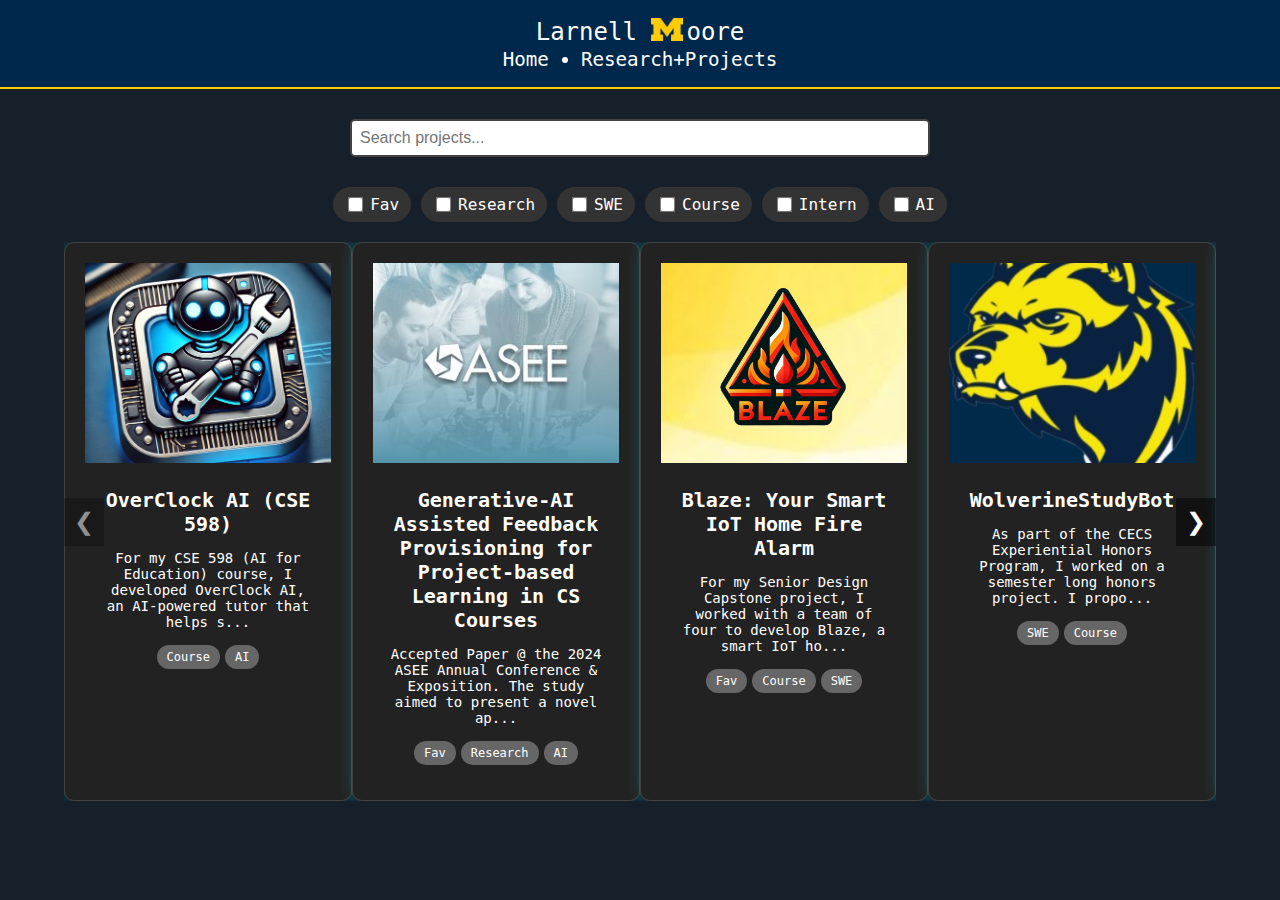
==== projects.html @ 67f431c6 "Update projects.html" ====
<!DOCTYPE html>
<html>
<head>
    <link rel="stylesheet" href="styles.css">
    <link rel="stylesheet" href="exp.css">
    <link rel="stylesheet" href="https://use.fontawesome.com/releases/v5.6.3/css/all.css" 
          integrity="sha384-UHRtZLI+pbxtHCWp1t77Bi1L4ZtiqrqD80Kn4Z8NTSRyMA2Fd33n5dQ8lWUE00s/" 
          crossorigin="anonymous">    
    <link rel="stylesheet" href="css/bootstrap4-neon-glow.min.css">
    <link rel="stylesheet" href="navbar.css">
    <link rel="stylesheet" href="hero-section.css">
    <link href="https://fonts.googleapis.com/css?family=Roboto" rel="stylesheet">
    <link rel="stylesheet" href="//cdn.jsdelivr.net/npm/hack-font@3/build/web/hack.css">
    <meta name="viewport" content="width=device-width, initial-scale=1">
    <script src="js/navbar.js"></script>
    <script src="js/typeoutname.js" ></script>
    <script src="js/modal.js" defer></script>

    <title>Projects - Larnell Moore</title>

    <style>
       /* Carousel Container Styling */
.carousel-container {
    position: relative;
    width: 90%;
    margin: 0 auto;
    overflow: hidden;
    max-width: 1200px;
}

.carousel-track {
    display: flex;
    transition: transform 0.5s ease;
}

/* Project Card Display */
.project-card {
    width: 25%; /* Default width: 4 cards at once for large screens */
    flex: 1 0 auto; /* Prevent cards from shrinking or growing */
}

/* Responsive card widths */
@media (max-width: 1024px) {
    .project-card {
        width: 50%; /* 2 cards at once for medium screens (tablets) */
    }
}

@media (max-width: 768px) {
    .project-card {
        width: 100%; /* 1 card at a time for small screens (mobile) */
    }
}

/* Navigation Arrows */
.carousel-button {
    position: absolute;
    top: 50%;
    transform: translateY(-50%);
    background-color: rgba(0, 0, 0, 0.5);
    color: white;
    border: none;
    font-size: 24px;
    cursor: pointer;
    padding: 10px;
    z-index: 1;
}

.carousel-button.left {
    left: 0;
}

.carousel-button.right {
    right: 0;
}

.carousel-button:disabled {
    opacity: 0.5;
    cursor: default;
}

        .search-bar {
            width: 90%;
            max-width: 600px;
            padding: 10px;
            margin: 20px auto;
            text-align: center;
        }

        .search-bar input[type="text"] {
            width: 100%;
            padding: 8px;
            border: 2px solid #444;
            border-radius: 5px;
            font-size: 16px;
        }

        /* Filter Tags */
        .filter-tags {
            display: flex;
            flex-wrap: wrap;
            justify-content: center;
            margin: 20px 0;
            gap: 10px;
        }

        .filter-tags label {
            display: flex;
            align-items: center;
            font-size: 16px;
            background-color: #333;
            padding: 8px 12px;
            border-radius: 20px;
            cursor: pointer;
        }

        .filter-tags input[type="checkbox"] {
            margin-right: 8px;
            transform: scale(1.2);
        }

        /* Project Cards Layout */
        .project-grid {
            display: flex;
            flex-wrap: wrap;
            justify-content: center;
            gap: 20px;
            width: 90%;
            margin: 0 auto;
        }

        .project-card {
            background-color: #222;
            border: 1px solid #444;
            border-radius: 10px;
            box-shadow: 0px 0px 15px rgba(0, 255, 255, 0.2);
            overflow: hidden;
            color: white;
            display: flex;
            flex-direction: column;
            align-items: center;
            transition: transform 0.3s ease;
            cursor: pointer;
            padding: 20px;
          
        }

        .project-card:hover {
            transform: translateY(-10px);
        }

        

        .project-image {
            width: 100%;
            height: 200px;
            object-fit: cover;
        }

        .project-info {
            padding: 15px;
            text-align: center;
        }

        .project-info h3 {
            margin: 10px 0;
            font-size: 20px;
        }

        .project-info p {
            font-size: 14px;
            margin-bottom: 15px;
        }

        /* Modal Banner Styling */
/* Modal Banner Styling */
.modal-banner {
    display: flex;
    align-items: center;
    background-color: #00274C; /* UMich dark blue */
    padding: 20px;
    border-radius: 10px 10px 0 0;
    color: #FFCB05; /* UMich maize */
    margin-bottom: 20px;
    width: 100%; /* Make banner span full width of the modal */
    box-sizing: border-box;
}

.banner-image {
    width: 150px; /* Adjust to desired size */
    height: 150px; /* Set equal width and height for a square shape */
    border-radius: 50%; /* Makes the image circular */
    object-fit: cover; /* Ensures the image fills the circle without distortion */
    margin-right: 20px;
}
.banner-info {
    display: flex;
    flex-direction: column;
}

.banner-title {
    color: #FFCB05;
    font-size: 22px;
    font-weight: bold;
    text-decoration: none;
}

.banner-title:hover {
    text-decoration: underline;
}

.banner-dates {
    font-size: 16px; /* Adjust font size for dates */
    color: #FFCB05;
    line-height: 1.5; /* Add spacing between start and end dates */
}



/* Responsive Adjustments */
@media (max-width: 768px) {
    .modal-banner {
        flex-direction: column; /* Stack image and text vertically on small screens */
        align-items: center;
        padding: 15px;
        text-align: center;
    }

    .banner-image {
        width: 60px; /* Smaller image on mobile */
        height: 60px;
        margin: 0 0 10px 0; /* Center the image and add spacing below */
    }

    .banner-title {
        font-size: 20px; /* Adjust title font size for smaller screens */
    }

    .banner-dates {
        font-size: 14px; /* Adjust date font size */
    }
}

        /* Responsive Styles */
@media (max-width: 1024px) {
    .project-grid {
        grid-template-columns: 1fr; /* Stack cards vertically on tablet */
    }

    .project-card {
        height: auto; /* Adjust height for smaller screens */
    }
}

@media (max-width: 768px) {
    .project-grid {
        grid-template-columns: 1fr; /* Single column layout on mobile */
    }

    .project-card {
        height: auto; /* Adjust height for smaller screens */
    }
}

        .project-tags {
            display: flex;
            justify-content: center;
            gap: 5px;
            flex-wrap: wrap;
        }

        .tag {
            background-color: #666;
            padding: 5px 10px;
            border-radius: 12px;
            font-size: 12px;
            color: white;
        }

 /* Modal Styling */
.modal {
    display: none;
    position: fixed;
    z-index: 1000;
    left: 0;
    top: 0;
    width: 100%;
    height: 100%;
    background-color: rgba(0, 0, 0, 0.8);
    align-items: center;
    justify-content: center;
    padding: 20px;
}

.modal-content {
    display: flex;
    flex-direction: column;
    align-items: flex-start; /* Align content to the left */
    padding: 20px;
    background-color: #333;
    border: 2px solid #444;
    border-radius: 10px;
    max-width: 800px;
    max-height: 90vh; /* Set a max-height for scrolling */
    margin: auto;
    overflow-y: auto; /* Enable vertical scrolling */
    color: white;
    box-shadow: 0px 0px 20px rgba(0, 255, 255, 0.4);
    word-wrap: break-word;
}

/* Section Styling for Consistent Layout */
.modal-section {
    width: 100%;
    margin-bottom: 15px;
}


.modal-section h4 {
    font-size: 18px;
    font-weight: bold;
    margin-bottom: 5px;
}

.modal-section p,
.modal-section ul {
    font-size: 16px;
    line-height: 1.5;
}

#modalSkillsList {
    list-style-type: disc;
    margin-left: 20px;
}


.modal-content img {
    border: 3px solid #FFCB05;
}

.modal-content h3 {
    font-size: 24px;
    margin-bottom: 10px;
}

.modal-content p {
    font-size: 16px;
    margin-bottom: 15px;
}

.modal-content .modal-tags {
    display: flex;
    gap: 10px;
    margin-bottom: 15px;
}

.modal-tags .tag {
    background-color: #666;
    padding: 5px 10px;
    border-radius: 12px;
    font-size: 12px;
    color: white;
}

.close-btn {
    background-color: #555;
    color: white;
    padding: 8px 12px;
    border: none;
    border-radius: 5px;
    cursor: pointer;
    margin-top: 10px;
    align-self: flex-end;
}

#modalMedia {
    max-width: 100%;
    border: 3px solid #FFCB05;
    margin-top: 10px;
}


        .pagination {
            display: flex;
            justify-content: center;
            margin: 20px 0;
        }

        .pagination button {
            padding: 8px 12px;
            margin: 0 5px;
            background-color: #444;
            color: white;
            border: none;
            cursor: pointer;
        }

        .pagination button.active {
            background-color: #00ccff;
        }

        @media (max-width: 768px) {
            .modal-content {
                padding: 15px;
                max-width: 100%;
            }

            .project-card {
                width: 100%;
                max-width: 90%;
            }
        }
    </style>
</head>

<body>
    <!-- Navigation -->
    <nav class="navbar">
      <div class="name-title">Larnell&nbsp<span class="umich-logo"></span>oore</div>
      <a href="#" class="hamburger">
        <span class="bar"></span>
        <span class="bar"></span>
        <span class="bar"></span>
      </a>
      <div class="navbar-links" id="navbar-links">
        <ul>
            <li><a href="index">Home</a></li>
            <li><a href="projects">Research+Projects</a></li>
        </ul>
      </div>
    </nav>

    <!-- Search Bar -->
    <div class="search-bar">
        <input type="text" id="searchInput" placeholder="Search projects..." onkeyup="filterProjects()">
    </div>

      <!-- Filter by Tags -->
      <div class="filter-tags">
        <label><input type="checkbox" value="Fav" onclick="filterProjects()"> Fav</label>
        <label><input type="checkbox" value="Research" onclick="filterProjects()"> Research</label>
        <label><input type="checkbox" value="SWE" onclick="filterProjects()"> SWE</label>
        <label><input type="checkbox" value="Course" onclick="filterProjects()"> Course</label>
        <label><input type="checkbox" value="Intern" onclick="filterProjects()"> Intern</label>
        <label><input type="checkbox" value="AI" onclick="filterProjects()"> AI</label>
    </div>


    <div class="carousel-container">
        <button class="carousel-button left" onclick="moveCarousel(-1)">&#10094;</button>
        <div class="carousel-track" id="projectGrid"></div>
        <button class="carousel-button right" onclick="moveCarousel(1)">&#10095;</button>
    </div>

<!-- Modal Structure -->
<div id="modal" class="modal" style="display: none;">
    <div class="modal-content">
        <!-- Banner Section -->
        <div class="modal-banner">
            <img id="modalBannerImage" src="" alt="Project Image" class="banner-image">
            <div class="banner-info">
                <a href="#" id="modalBannerTitle" class="banner-title" target="_blank">Project Title</a>
                <div class="banner-dates">
                    <span>Start Date: <span id="modalStartDate">YYYY-MM-DD</span></span><br>
                    <span>End Date: <span id="modalEndDate">YYYY-MM-DD</span></span><br>
                    <span>Project Type: <span id="modalProjectType">Research</span></span>
                </div>
            </div>
        </div>
        
        <!-- New Sections Below the Banner -->
        <div class="modal-section">
            <h4>Authors</h4>
            <p id="modalAuthors">Author Names</p>
        </div>
        
        <div class="modal-section">
            <h4>Abstract</h4>
            <p id="modalAbstract">Project abstract goes here...</p>
        </div>

        <div class="modal-section" id="modalMediaSection" style="display: none;">
            <h4>Project Media</h4>
            <!-- Placeholder iframe for video -->
            <iframe id="modalMediaVideo" width="560" height="315" frameborder="0" allowfullscreen style="display: none;"></iframe>
            <!-- Image placeholder (if needed) -->
            <img id="modalMediaImage" src="" alt="Project Image/GIF" style="max-width: 100%; max-height: 300px; display: none;">
        </div>

        <div class="modal-section">
            <h4>Project Details</h4>
            <p id="modalDescription">Detailed project description goes here...</p>
        </div>

        <div class="modal-section">
            <h4>Skills</h4>
            <ul id="modalSkillsList"></ul>
        </div>
        
        <!-- Close Button -->
        <div style="width: 100%; display: flex; justify-content: flex-end;">
            <button class="close-btn" onclick="closeModal()">Close</button>
        </div>
    </div>
</div>

  <!-- Inline JSON Data -->
  <script type="application/json" id="projectData">
    [
    {
        "id": "project2",
        "image": "img/ocai.jpg",
        "title": "OverClock AI (CSE 598)",
        "authors": ["Moore"],
        "description": "For my CSE 598 (AI for Education) course, I developed OverClock AI, an AI-powered tutor that helps students learn how to build their own PC.                                                 ",
        "creationDate": "2024-08-26",
        "endDate": "Present",
        "type": "Research",  
        "abstract": "Building a PC has become popular in recent years, yet many individuals interested in the community find the process daunting and complex. OverClock AI aims to demystify the process by helping students understand the function of each PC component, its impact on overall performance, and the process of assembling a computer.",
        "link": "https://example.com/project2",
        "skills": ["AI for Education", "Python", "Typescript", "NLP", "OpenAI API", "LLMS", "Prompt Engineering"],
        "media": [
            {
                "mediaType": "video",
                "mediaSrc": "https://drive.google.com/file/d/1X6Y2KJBSrHKQe8kS65pyOZnsZ1ykNuWx/preview"
                
            }
        ],
        "tags": ["Course", "AI"]
    },
        {
            "id": "project1",
            "image": "img/asee.jpg",
            "title": "Generative-AI Assisted Feedback Provisioning for Project-based Learning in CS Courses",
            "description": "Accepted Paper @ the 2024 ASEE Annual Conference & Exposition. The study aimed to present a novel approach using Generative AI, specifically ChatGPT, for producing timely, quality feedback on student projects for project-based courses.",
            "creationDate": "2023-09-01",
            "endDate": "2024-03-01",
            "authors": ["Kusam(1)", "Moore(1)", "Shrestha(2)", "Song(2)", "Lu(2)", "Zhu(2)"],
            "type": "Research",  
            "abstract": "Project-Based Learning (PBL) is a pedagogical method that combines theory and practice by involving students in real-world challenges. Continuous feedback is crucial in PBL, guiding students to improve their methods and foster progressive thinking. However, PBL faces challenges in widespread adoption due to the time and expertise needed for effective feedback, especially with increasing student numbers. This paper presents a novel approach using Generative AI, specifically an enhanced ChatGPT, to provide effective PBL feedback. For an undergraduate Web Technology course, we integrated three strategies: 1) fine-tuning ChatGPT with feedback from various sources; 2) using additional course-specific information for context; 3) incorporating external services for specialized feedback. We developed a tool that implements these strategies both independently and in a combined fashion. We assessed the effectiveness of the tool we developed by conducting user studies, which confirmed that this tool improves the quality of feedback as compared with general-purpose ChatGPT. By acquiring and retaining knowledge from different sources, our approach offers a powerful component for implementing PBL on a large scale.",
            "link": "https://peer.asee.org/generative-ai-assisted-feedback-provisioning-for-project-based-learning-in-cs-courses",
            "skills": ["Designed a custom GPT-Powered LLM agent prototype tailored specifically for generating feedback in the context of the Web Technology course using the LangChain framework, Chainlit, OpenAI API, and Chromadb", 
            "Researched various AI concepts, including Retrieval Augmented Generation, the intricacies of finetuning models on custom datasets, Generative Feedback loops, embeddings, chunking, transformers, and leveraging tools like OpenAI and LangChain for expanding model knowledge.", 
            "Wrote functionality for feedback metrics, such as color theory analysis using GPT-4 Vision, external vector database retrieval, php code validation, and SQL validation.",
            "Prepared fine-tuning dataset using previous semester TA feedback.",
            "Explained the methodology of how the AI agent operated",
            "Delivered an hour-long presentation for the Web Technology course, elucidating the workings of custom LLM agents, making the complex technology comprehensible for the audience."],
            "media": [
            {
                "mediaType": "image",
                "mediaSrc": "img/research.gif"
            },
            {
                "mediaType": "image",
                "mediaSrc": "https://opengraph.githubassets.com/1/LuffyAI/IntegratingChatGPTInWebTech"
            }
        ],
            
            "tags": ["Fav", "Research", "AI"]
        },
     
        {
            "id": "project0",
            "image": "img/BlazeIcon.png",
            "title": "Blaze: Your Smart IoT Home Fire Alarm",
            "description": "For my Senior Design Capstone project, I worked with a team of four to develop Blaze, a smart IoT home fire alarm system with mass notification capabilities. The app sends real-time notifications to all networked residents, detailing the location of the fire and relevant contact information. The project utilized Arduino for IoT and Python and MQTT for backend development.",
            "creationDate": "2023-08-26",
            "endDate": "2024-04-27",
            "authors": ["Moore", "Pearson", "Csotty", "Bokhari"],
            "type": "SWE",  
            "abstract": "Blaze provides a better fire safety experience by prioritizing accurate sensing, user interactions, and fast notifications. Users may subscribe to receive notifications from fire alarms in a local network. Once an alarm is triggered, subscribed users receive a push notification to confirm the existence of a fire. Once confirmed, all fire alarms in the local network are triggered to notify all bystanders.",
            "link": "https://github.com/orgs/Fire-Alarm-App/repositories",
            "skills": [
                "Worked as a Technical Lead, Full-stack Software Engineer for the Project",
                "Used Python, ReactJS, and managed the Ubuntu Linux server"
            ],
            "media": [
                {
                    "mediaType": "video",
                    "mediaSrc": "https://drive.google.com/file/d/12Q5U_yOytlJpP6I3lUox3oyPDyQFu6Bf/preview"
                },
                {
                    "mediaType": "video",
                    "mediaSrc": "https://www.youtube.com/embed/48ly6WKmw-c"
                }
            ],
            "tags": ["Fav", "Course", "SWE"]
        },

        {
            "id": "project4",
            "image": "img/WolverineStudyBot.png",
            "title": "WolverineStudyBot",
            "authors": ["Larnell Moore"],
            "description": "As part of the CECS Experiential Honors Program, I worked on a semester long honors project. I proposed WolverineStudyBot since I observed many students use Discord to communicate virtually with their classmates and engage in group study. For this reason, I decided to create a Discord Bot using Python & SQL that could be deployed to help students in their academic endeavors. I hosted and managed the application on a server.",
            "creationDate": "2023-01-05",
            "endDate": "2022-04-14",
            "type": "SWE",  
            "abstract": "WolverineStudyBot is a Discord bot designed to help University of Michigan student chatrooms by providing a simplistic moderation system, facilitating a database that students can use to archive helpful academic resources, and increasing student engagement.",
            "link": "https://github.com/LuffyAI/WolverineStudyBotRelease",
            "skills": ["Python", "SQL", "Asynchronous Programming"],
            "tags": ["SWE", "Course"]
        },
        {
            "id": "project5",
            "image": "img/Flappy_Bird_icon.png",
            "title": "FlappyBird",
            "authors": ["Larnell Moore"],
            "abstract": "Fun Project created using Pygame recreating Flappy Bird when I was a sophomore in college.",
            "description": "Remake of the popular mobile game Flappy Bird designed exclusively for 1080P monitors or higher using the Pygame library in Python. The game features a bird that the player must navigate through a series of pipes by tapping the mouse button to flap the bird's wings. The game ends if the bird collides with the pipes or the ground.",
            "creationDate": "2022-08-06",
            "endDate": "2022-08-08",
            "type": "SWE", 
            "link": "https://github.com/LuffyAI/FlappyFella",
            "skills": ["Python", "Pygame"],
            "tags": ["SWE"]
        }
    ]
    </script>

    <script>
       // Parse the JSON data from the <script> tag
const projectDataScript = document.getElementById("projectData").textContent;
const projectData = JSON.parse(projectDataScript);

// Function to display projects
function displayProjects(projects) {
    const projectGrid = document.getElementById('projectGrid');
    projectGrid.innerHTML = ''; // Clear existing content

    projects.forEach((project) => {
        // Create card element with consistent structure
        const card = document.createElement('div');
        card.className = 'project-card';
        card.setAttribute('data-tags', project.tags.join(' '));
        card.setAttribute('onclick', `openModal('${project.id}')`);

        // Add inner content for the project card
        card.innerHTML = `
            <img src="${project.image}" alt="Project Image" class="project-image">
            <div class="project-info">
                <h3>${project.title}</h3>
                <p>${project.description.substring(0, 100)}...</p> <!-- Short preview of the description -->
                <div class="project-tags">
                    ${project.tags.map(tag => `<span class="tag">${tag}</span>`).join('')}
                </div>
            </div>
        `;

        // Append the card to the grid
        projectGrid.appendChild(card);
    });

    // Call any additional functions as necessary
    updateVisibleCards(); // Set visible cards based on screen size
    updateCarouselButtons(); // Update button states based on card count
}
// Initial display of all projects on page load
displayProjects(projectData);

// Filter projects by title and tags
function filterProjects() {
    const searchInput = document.getElementById('searchInput').value.toLowerCase();

    // Get selected tags
    const selectedTags = Array.from(document.querySelectorAll('.filter-tags input[type="checkbox"]:checked'))
        .map(checkbox => checkbox.value);

    // Filter projects by search term and tags
    const filteredProjects = projectData.filter(project => {
        // Check if the project title matches the search input
        const matchesSearch = project.title.toLowerCase().includes(searchInput);

        // Check if project tags include at least one selected tag (if any tags are selected)
        const matchesTags = selectedTags.length === 0 || selectedTags.some(tag => project.tags.includes(tag));

        // Return true only if both conditions are met
        return matchesSearch && matchesTags;
    });

    // Display the filtered projects
    displayProjects(filteredProjects);
}

// Open modal with project details
function openModal(projectId) {
    const project = projectData.find(p => p.id === projectId);

    if (project) {
        document.getElementById('modalBannerImage').src = project.image;
        document.getElementById('modalBannerTitle').textContent = project.title;
        document.getElementById('modalStartDate').textContent = project.creationDate;
        document.getElementById('modalEndDate').textContent = project.endDate;
        document.getElementById('modalProjectType').textContent = project.type;
        document.getElementById('modalDescription').textContent = project.description;
        document.getElementById('modalLinkValue').href = project.link;

        document.getElementById('modal').style.display = 'flex';
    }
}

// Close modal function
function closeModal() {
    document.getElementById('modal').style.display = 'none';
}

    </script>
    
    <!-- JavaScript Files -->
   
  
</body>
</html>

</body>
</html>
---- styles.css ----
* {
    box-sizing: border-box;
  }
  
  body {
    margin: 0;
    padding: 0;
    background-color: #15202b !important;
    color: #fff;
    font-family: 'Hack', monospace;
  }
---- exp.css ----
/* General styling for the experience section */
.experience-container {
    display: flex;
    flex-wrap: wrap;
    justify-content: center;
    gap: 20px;
    padding: 20px;
  }
  
  .experience-card {
    background-color: #1e1e1e;
    color: white;
    border-radius: 8px;
    box-shadow: 0 4px 8px rgba(0, 0, 0, 0.2);
    overflow: hidden;
    width: 100%;
    max-width: 400px;
    display: flex;
    flex-direction: column;
    align-items: center; /* Center content horizontally */
    padding: 20px; /* Add padding for better spacing */
    box-sizing: border-box; /* Include padding in width calculations */
    transition: transform 0.3s ease, box-shadow 0.3s ease;
    cursor: pointer;
  }
  
  .experience-card:hover {
    transform: scale(1.05);
    box-shadow: 0 6px 12px rgba(0, 0, 0, 0.3);
}

  /* Circular and centered image */
  .experience-card img {
    width: 80px;
    height: 80px;
    border-radius: 50%; /* Make the image circular */
    object-fit: cover; /* Ensure the image scales properly */
    margin-bottom: 10px; /* Add some space below the image */
  }
  
  .experience-card .card-header {
    font-weight: bold;
    font-size: 1.2rem;
    margin: 10px 0;
    text-align: center; /* Center the header text */
  }

  .card-header{
    color: #FFCB05;
  }
  
  .experience-card .card-body {
    padding: 0 20px 10px;
    font-size: 0.9rem;
    color: #b0b0b0;
    text-align: center; /* Center the body text */
  }
  
  .experience-card ul {
    padding: 0 20px 20px;
    list-style-type: none;
    text-align: left; /* Align the list items to the left */
  }
  
  .experience-card li {
    margin-bottom: 10px;
  }

  .experience-card p {
    color: #ffffff; /* Maize yellow color */
    margin-left: 2px; /* Space between bullet point and text */
  }

  .experience-card ul li {
    color: #FFCB05; /* Maize yellow color */
    list-style-type: disc; /* Default bullet point style */
    margin-left: 20px; /* Space between bullet point and text */
  }
  
  /* Responsive design */
  @media (max-width: 768px) {
    .experience-card {
      width: 100%;
      max-width: 100%; /* Allow cards to take the full width of the container */
      padding: 15px; /* Adjust padding for smaller screens */
    }
  
    .experience-card .card-header {
      font-size: 1.1rem; /* Slightly smaller header font for mobile */
    }
  
    .experience-card .card-body {
      font-size: 0.8rem; /* Adjust font size for better readability */
    }
  
    .experience-card ul {
      padding: 0 10px 10px; /* Reduce padding to fit smaller screens */
    }
  }
  
  /* Two cards per row on desktop screens */
@media (min-width: 769px) {
  .experience-card {
    flex: 1 1 calc(50% - 20px); /* Two cards per row with space between */
  }
}

/* Modal styling */
.expmodal {
  font-family: 'Hack', monospace;
  display: none; /* Hidden by default */
  position: fixed;
  z-index: 1000;
  box-shadow: 0px 0px 15px rgba(0, 255, 255, 0.2);
  top: 50%; /* Center vertically */
  left: 50%; /* Center horizontally */
  transform: translate(-50%, -50%); /* Adjust to center */
  width: 100%;
  height: 100%;
  background-color: rgba(0, 0, 0, 0.8); /* Semi-transparent black background */
}

.expmodal-content {
  background-color: #1e1e1e;
  margin: 10% auto;
  padding: 20px;
  width: 90%;
  max-width: 600px; /* Control max width */
  max-height: 80vh; /* Control max height to avoid overflow */
  overflow-y: auto; /* Add scrolling if content exceeds max height */
  border-radius: 8px;
  color: #fff;
  position: relative;
  box-sizing: border-box;
}

.expmodal-header h2 {
  color: #FFCB05; /* Maize yellow */
  text-align: center;
}

.close {
  position: absolute;
  top: 10px;
  right: 15px;
  color: #FFCB05;
  font-size: 24px;
  cursor: pointer;
}

/* Responsive modal adjustments */
@media (max-width: 768px) {
  .expmodal-content {
      width: 90%;
  }
}

.expmodal-image {
  width: 80px;
  height: 80px;
  border-radius: 50%; /* Circular image */
  margin: 10px auto;
  display: block; /* Center image */
  object-fit: cover; /* Scale down while maintaining aspect ratio */
}
---- navbar.css ----
/* Navbar container */
  .navbar {
    display: flex;
    justify-content: space-between;
    align-items: center;
    background-color: #00274C; /* University of Michigan blue */
    color: white;
    padding: 1rem;
    border-bottom: 2px solid #FFCB05; /* Updated to maize border */
    position: relative;
    flex-direction: column;
    z-index:100;
  }
  
  /* Controls the title */
  .name-title {
    font-family: 'Hack', monospace;
    font-size: 1.5rem;
    margin: 0;
    display: flex; /* Ensure the title and logo are on the same line */
    align-items: center;
  }


  .name-title .umich-logo {
    display: inline-block;
    width: 2rem; /* Size of the logo */
    height: 2rem; /* Size of the logo */
    background-image: url('img/MUmich.png'); /* Replace with your logo's path */
    background-size: contain;
    background-repeat: no-repeat;
    margin-right: 0.2rem; /* Adjust spacing between the logo and the text */
    vertical-align: middle; /* Align the logo vertically with the text */
    position: relative;
    top: 0.15rem; /* Adjust vertical alignment of the logo */
  }
  
  /* Styling for the navigation links */
  .navbar-links {
    overflow: hidden; /* Hide overflowing content */
    transition: max-height 0.3s ease-out; /* Smooth transition */
  }
  
  .navbar-links ul {
    margin: 0;
    padding: 0;
    display: flex;
    justify-content: flex-end; /* Align the links to the right */
    gap: 2rem; /* Adds space between the items */
    font-family: 'Hack', monospace;
  }
  
  .navbar-links li {
    font-size: 1.2rem;
  }
  
  .navbar-links li a {
    text-decoration: none;
    color: white;
    display: block;
    line-height: 1.2; /* Adjusts line height to control hover background */
  }
  
  .navbar-links li:hover, .navbar-links li a:hover {
    background-color: #FFCB05; /* Combine hover styles */
    border-radius: 4px; /* Optionally adds a slight curve to the hover effect */
  }
  
  /* Hamburger menu styling */
  .hamburger {
    display: none;
    flex-direction: column;
    justify-content: space-between;
    width: 30px;
    height: 21px;
    cursor: pointer; /* Make the hamburger clickable */
    margin-left: auto; /* Aligns hamburger to the right */
  }
  
  .hamburger .bar {
    height: 3px;
    width: 100%;
    background: white;
    border-radius: 10px;
  }
  
  /* Media queries to manage the visibility of the hamburger menu */
  @media (max-width: 768px) {
    .navbar{
        flex-direction: row;
    }
   
    .navbar-links {
      max-height: 0; /* Hide navbar links on small screens */
      position: absolute; /* Ensure navbar links appear below the title */
      top: 100%;
      left: 0;
      width: 100%;
      background-color: #00274C; /* Match navbar background */
      flex-direction: row;
    }
  
    .navbar-links.active {
      max-height: 500px; /* Adjust depending on the number of links */
      border-left: #FFCB05;
      border-right: #FFCB05;
      border-bottom: 2px solid #FFCB05; /* Updated to maize border */
    }
  
    .navbar-links ul {
      flex-direction: column; /* Stack links vertically on small screens */
    }
  
    .navbar-links li {
      text-align: center; /* Center-align navbar links */
    }
  
    .navbar-links li a {
      padding: 0.5rem 1rem; /* Add padding to navbar links */
    }
  
    .hamburger {
      display: flex; /* Show hamburger menu on small screens */
    }
  }
  
  @media (min-width: 769px) {
    .navbar-links {
      max-height: none; /* Ensure links are fully visible */
    }
  }
---- hero-section.css ----
.hero-container {
    display: flex;
    justify-content: center;
    align-items: flex-start;
    padding: 50px 20px;
    max-width: 1200px;
    margin: auto;
  }
  
  .profile-pic {
    width: 400px;
    height: 400px;
    border-radius: 50%;
    object-fit: scale-down;
    margin-right: 30px;
    margin-top: 60px; /* Add this line to lower the profile picture */
    border: 5px solid #2F65A7; /* Add this line to set the border color */
    box-shadow: #fff;
  }
  
  .hero-content {
    flex: 1;
  }
  
  hr{
    border:0;
    margin:0;
    width:100%;
    height:2px;
    background:#FFCB05;
}

  .intro {
    margin-bottom: 20px;
   
  }
  
  .intro h1 {
    font-size: 2.5rem;
    margin-bottom: 10px;
    color: #2F65A7;
    -webkit-text-stroke-color: #FFCB05;
  }

    
  .intro h2 {
    color: #FFCB05;
  }
  
  .intro p {
    font-size: 1.1rem;
  }
  
  .interests, .education {
    margin-bottom: 20px;
  }
  
  .section-title {
    font-weight: bold;
    margin-bottom: 10px;
    font-size: 1.2rem;
  }
  
  .icon-link {
    margin: 10px 10px 0 0;
    display: inline-block;
    color: #FFCB05;
  }
  
  .icon-link:hover {
    color: #fff;
  }

  .cv-heading {
    font-family: 'Hack', monospace;
    font-size: 1.1rem;
    color: #2F65A7;
    display: flex;
    justify-content: center;
    text-align: center;
    align-self: center;
    width: 100%; /* Ensure it spans the full container width */
    margin-top: 20px; /* Optional: Add margin to separate it from other content */
  }
  
  
  /* Layout adjustments for smaller screens */
  @media (max-width: 768px) {
    .hero-container {
      text-align: center; /* Center-align text on mobile */
      
    }

    .intro p {
      text-align: left;
      font-size: 1.03rem; /* Adjust paragraph font size for mobile */
      line-height: 1.5; /* Improve readability */
      margin: 15px 0; /* Consistent spacing between paragraphs */
      word-wrap: break-word; /* Ensure long words don’t overflow */
    }
  
    /* Hide the profile picture on smaller screens */
    .profile-pic {
      display: none;
    }


    
  }
  
  /* Show picture only for screens wider than 768px */
  @media (min-width: 769px) {
    .profile-pic {
      display: block;
    }
  }

  .iframe-container {
    position: relative;
    width: 100%;
    padding-bottom: 65%; /* Standard height */
    height: 0;
  }

  .iframe-container iframe {
    position: absolute;
    top: 0;
    left: 0;
    width: 100%;
    height: 100%;
    border: none; /* Removes default border */
  }

  @media (max-width: 768px) {
    .iframe-container {
      padding-bottom: 100%; /* Increased height for mobile devices */
    }
  }

/* Wrapper for the last character with a blinking cursor */
.vim-caret {
  display: inline-block;
  position: relative; /* Allows positioning of the blinking cursor */
  color: #2F65A7; /* Make the original '!' white to match the cursor color */
  position: relative; /* Ensure it stays in normal document flow */
  z-index: 1; /* Push it to the background */
}

/* Blinking cursor effect */
.vim-caret::after {
  content: '!'; /* Keeps the original '!' as part of the blinking cursor */
  position: absolute;
  top: 0;
  left: 0;
  width: 100%; /* Cover the entire width of the '!' */
  height: 100%; /* Cover the entire height */
  background-color: #444d55; /* White to mimic terminal cursor */
  animation: blink 1.6s steps(2, start) infinite;
  text-align: center;
  vertical-align: bottom;
}

/* Blinking animation */
@keyframes blink {
  0%, 50% {
    opacity: 1; /* Visible for half the time */
  }
  50.01%, 100% {
    opacity: 0; /* Invisible for the other half */
  }
}
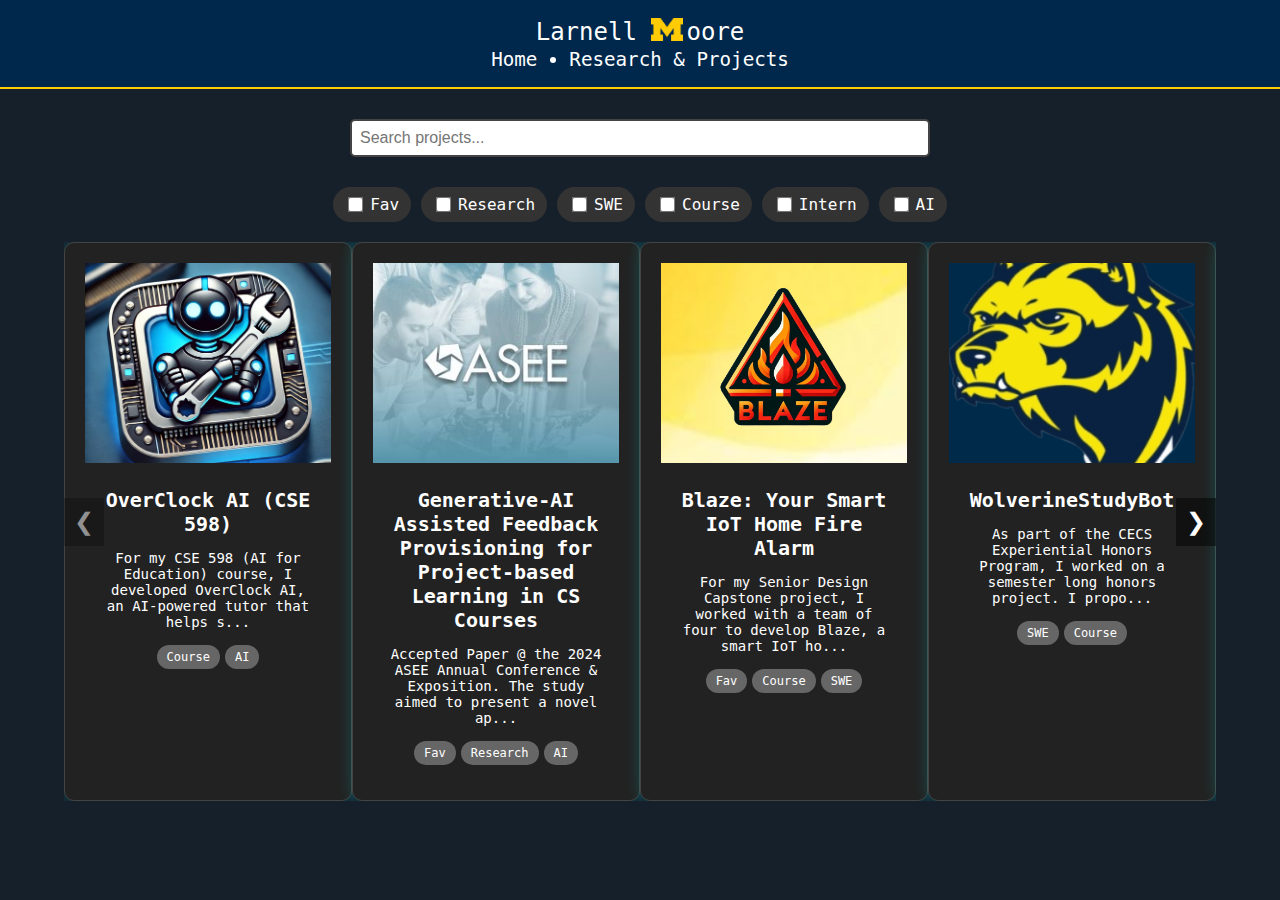
==== commit 0cad5453: "Update projects.html" ====
--- a/projects.html
+++ b/projects.html
@@ -424,8 +424,8 @@
       </a>
       <div class="navbar-links" id="navbar-links">
         <ul>
-            <li><a href="index">Home</a></li>
-            <li><a href="projects">Research+Projects</a></li>
+            <li><a href="/">Home</a></li>
+            <li><a href="projects">Research & Projects</a></li>
         </ul>
       </div>
     </nav>
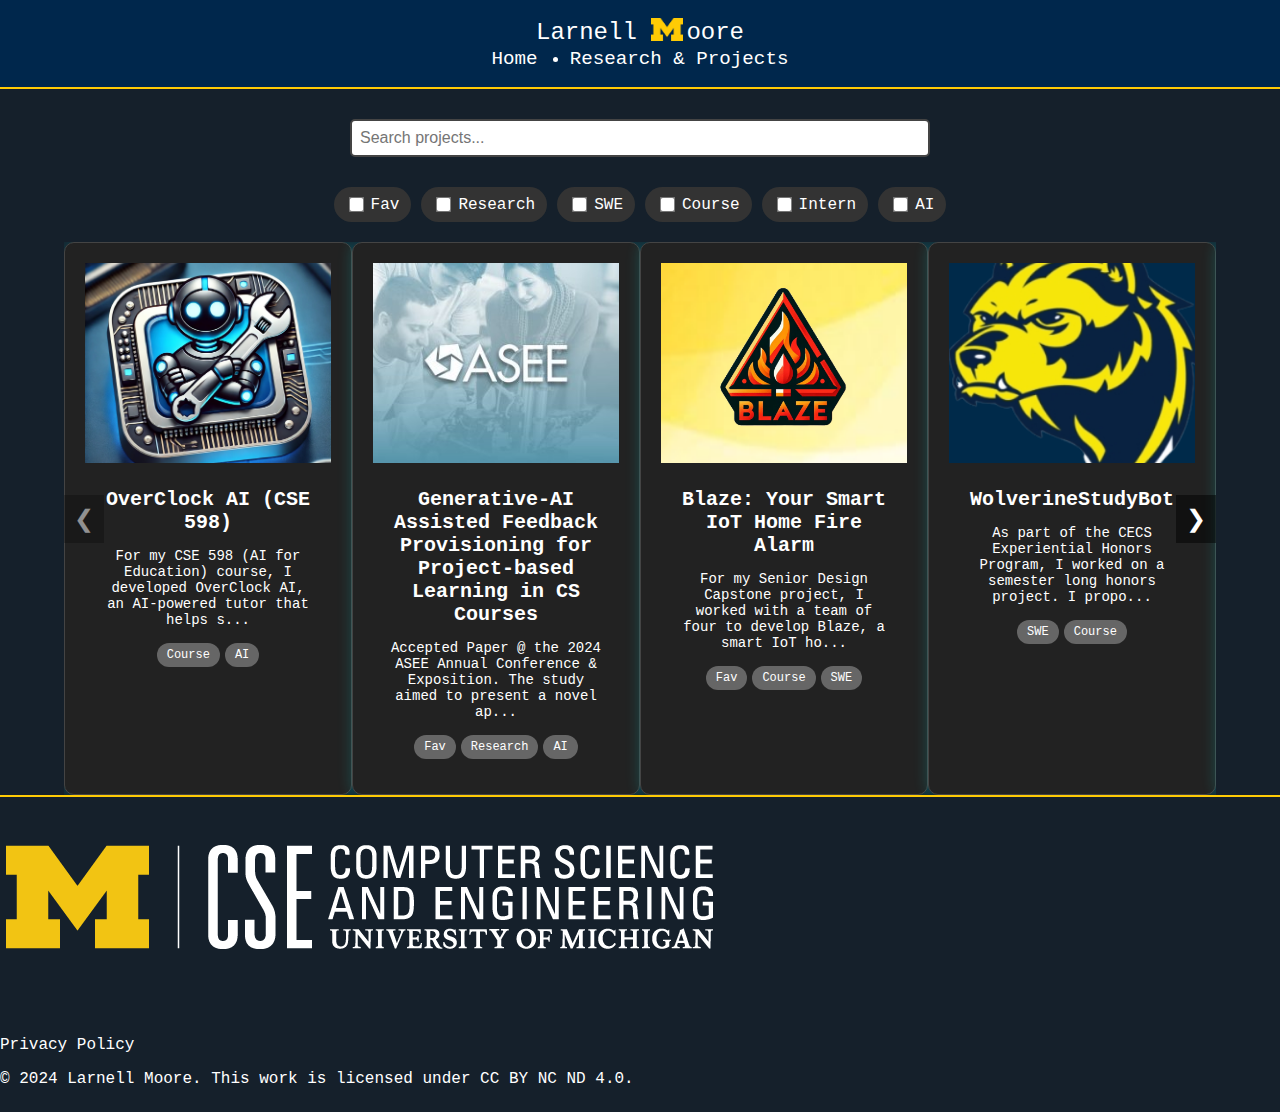
==== commit 520d8131: "Update projects.html" ====
--- a/projects.html
+++ b/projects.html
@@ -709,8 +709,33 @@
     <!-- JavaScript Files -->
    
   
+<hr>
+<footer>
+  <div class="CSEIcon">
+    <img src="img/CSELOGO.png" alt="Null">
+</div>
+
+  <div class="footerContainer">
+      <div class="socialIcons">
+        <a href="https://github.com/LuffyAI" title="Github" class="icon-link">
+          <i class="fab fa-github fa-2x"></i>
+        </a>
+        <a href="https://www.linkedin.com/in/larnell-m-8a0a04183/" title="LinkedIn" class="icon-link">
+          <i class="fab fa-linkedin fa-2x"></i>
+        </a>
+        <a href="mailto:larnell@umich.edu" title="Email" class="icon-link">
+          <i class="fas fa-envelope fa-2x"></i>
+        </a>
+        <a href="https://scholar.google.com/citations?user=bDP9hvQAAAAJ&hl=en" title="Google Scholar" class="icon-link">
+          <i class="fas fa-graduation-cap fa-2x"></i>
+        </a>
+      </div>
+  </div>
+  <div class="footerBottom">
+    <p> Privacy Policy </span></p>
+      <p>© 2024 Larnell Moore. This work is licensed under CC BY NC ND 4.0. </span></p>
+  </div>
+</footer>
+
 </body>
 </html>
-
-</body>
-</html>
--- a/hero-section.css
+++ b/hero-section.css
@@ -2,7 +2,7 @@
     display: flex;
     justify-content: center;
     align-items: flex-start;
-    padding: 50px 20px;
+    padding: 20px 20px;
     max-width: 1200px;
     margin: auto;
   }
@@ -83,6 +83,7 @@
     margin-top: 20px; /* Optional: Add margin to separate it from other content */
   }
   
+
   
   /* Layout adjustments for smaller screens */
   @media (max-width: 768px) {
@@ -100,10 +101,25 @@
     }
   
     /* Hide the profile picture on smaller screens */
-    .profile-pic {
-      display: none;
+    .mobile-profile-pic {
+      width: 300px;
+      height: 300px;
+      border-radius: 50%;
+      object-fit: scale-down;
+      margin-right: 3px;
+      margin-left: x;
+      margin-top: 10px; /* Add this line to lower the profile picture */
+      border: 5px solid #2F65A7; /* Add this line to set the border color */
+      box-shadow: #fff;
+      background-image:url('mg/me2.png');
+  
     }
 
+    .profile-pic{
+      display:none;
+
+  }
+*/
 
     
   }
@@ -112,6 +128,10 @@
   @media (min-width: 769px) {
     .profile-pic {
       display: block;
+    }
+
+    .mobile-profile-pic {
+      display: none;
     }
   }
 
@@ -168,4 +188,4 @@
   50.01%, 100% {
     opacity: 0; /* Invisible for the other half */
   }
-}+}
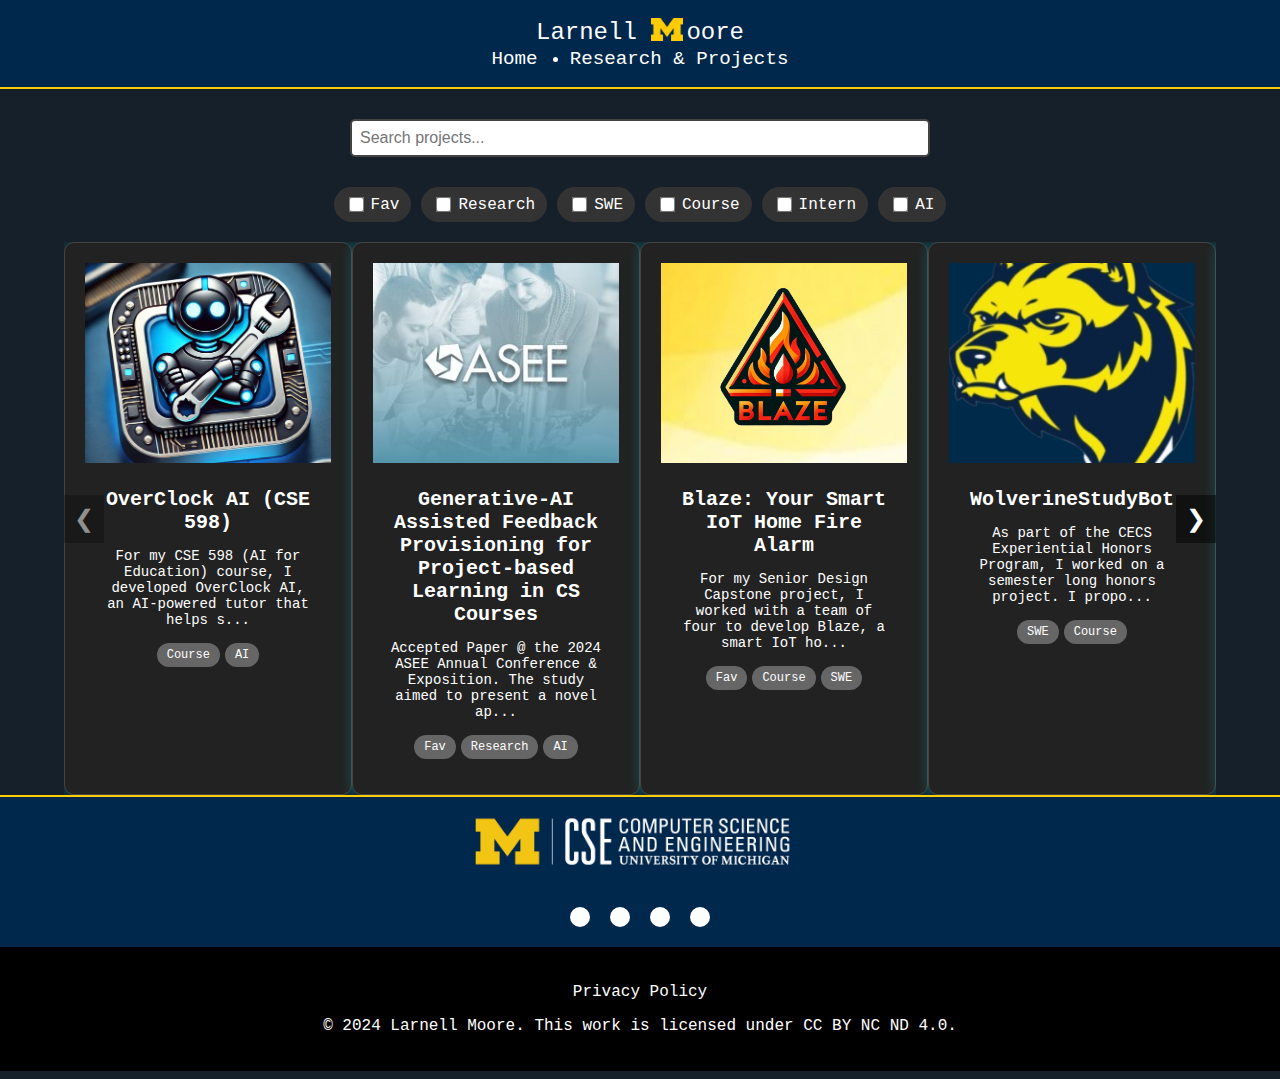
==== commit 29b33042: "Update projects.html" ====
--- a/projects.html
+++ b/projects.html
@@ -9,6 +9,7 @@
     <link rel="stylesheet" href="css/bootstrap4-neon-glow.min.css">
     <link rel="stylesheet" href="navbar.css">
     <link rel="stylesheet" href="hero-section.css">
+    <link rel="stylesheet" href="footer.css">
     <link href="https://fonts.googleapis.com/css?family=Roboto" rel="stylesheet">
     <link rel="stylesheet" href="//cdn.jsdelivr.net/npm/hack-font@3/build/web/hack.css">
     <meta name="viewport" content="width=device-width, initial-scale=1">
--- a/footer.css
+++ b/footer.css
@@ -0,0 +1,108 @@
+
+footer{
+    background-color: #00274c;
+}
+.footerContainer{
+    width: 100%;
+    padding: 10px 10px 10px ;
+}
+
+.CSEIcon {
+    display: flex;
+    justify-content: center;
+    align-items: center; /* Ensures vertical alignment with the icons */
+    margin-bottom: 1px; /* Adds spacing between the logo and social icons */
+}
+
+.CSEIcon img {
+    width: 30%; /* Maintain aspect ratio */
+    object-fit: contain; /* Prevent distortion */
+    margin-left: 50px;
+    margin-bottom: 0;
+}
+
+
+
+
+.socialIcons{
+    display: flex;
+    justify-content: center;
+    margin-top: 0
+}
+.socialIcons a{
+    text-decoration: none;
+    padding: 10px;
+    background-color: white;
+    margin: 10px;
+    border-radius: 50%;
+}
+.socialIcons a i{
+    font-size: 2em;
+    color: black;
+    opacity: 0,9;
+}
+/* Hover affect on social media icon */
+.socialIcons a:hover{
+    background-color: #111;
+    transition: 0.5s;
+}
+.socialIcons a:hover i{
+    color: white;
+    transition: 0.5s;
+}
+.footerNav{
+    margin: 20px 0;
+}
+.footerNav ul{
+    display: flex;
+    justify-content: center;
+    list-style-type: none;
+}
+.footerNav ul li a{
+    color:white;
+    margin: 20px;
+    text-decoration: none;
+    font-size: 1.3em;
+    opacity: 0.7;
+    transition: 0.5s;
+
+}
+.footerNav ul li a:hover{
+    opacity: 1;
+}
+.footerBottom{
+    background-color: #000;
+    padding: 20px;
+    text-align: center;
+}
+.footerBottom p{
+    color: white;
+}
+.designer{
+    opacity: 0.7;
+    text-transform: uppercase;
+    letter-spacing: 1px;
+    font-weight: 400;
+    margin: 0px 5px;
+}
+@media (max-width: 700px){
+    .footerNav ul{
+        flex-direction: column;
+    } 
+    .footerNav ul li{
+        width:100%;
+        text-align: center;
+        margin: 10px;
+    }
+    .socialIcons a{
+        padding: 8px;
+        margin: 4px;
+    }
+
+    
+.CSEIcon img {
+    width: 90%; /* Maintain aspect ratio */
+    object-fit: contain; /* Prevent distortion */
+    margin-left: 55px;
+}
+}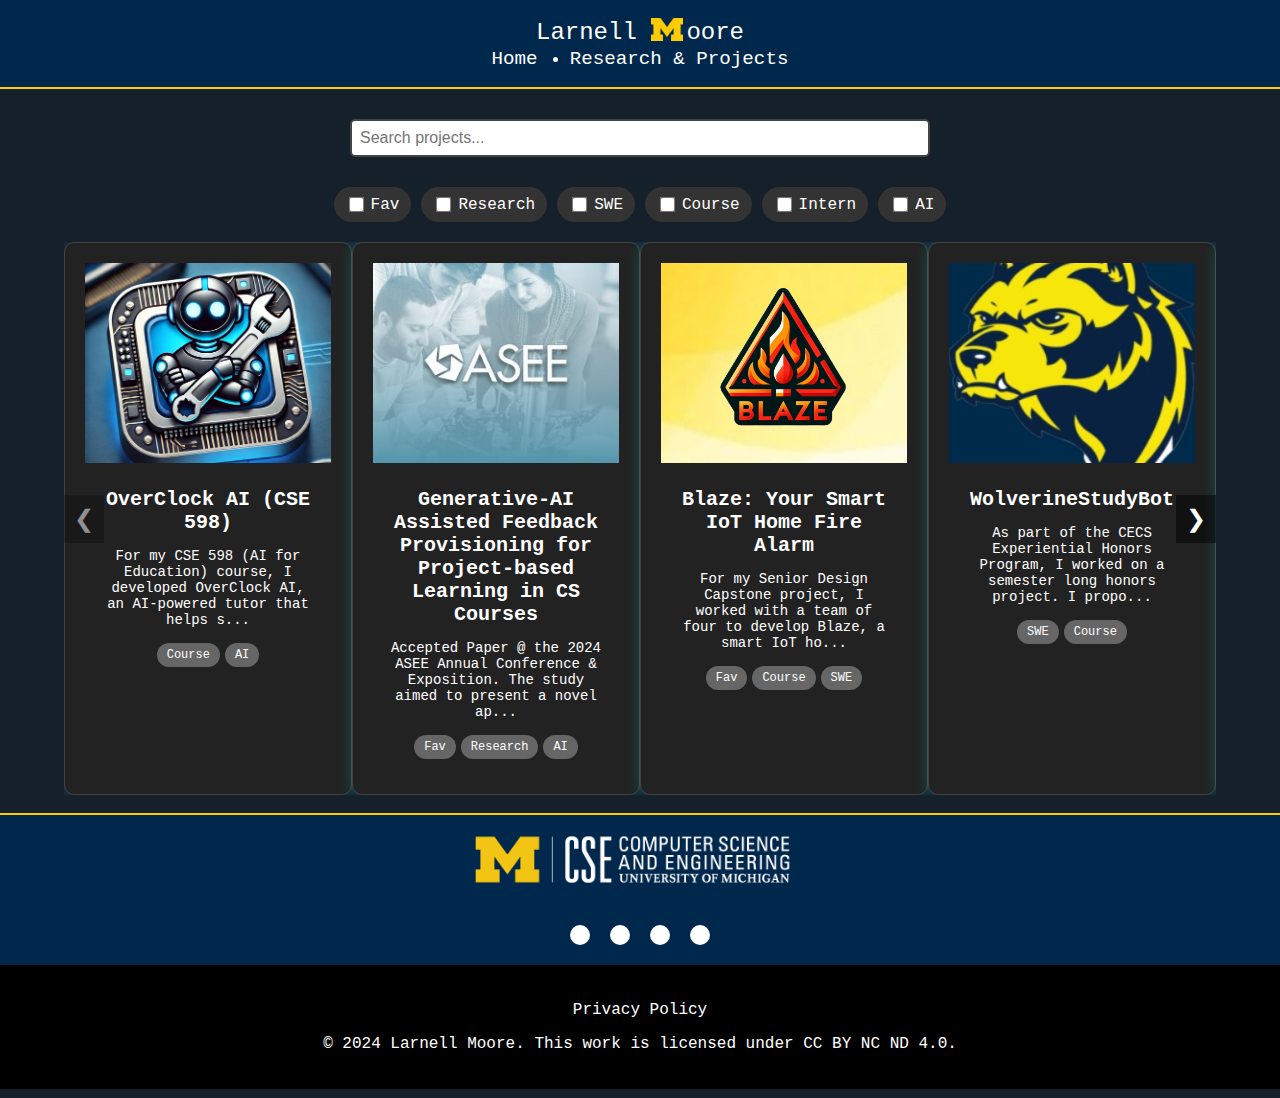
==== commit 0198326a: "Update projects.html" ====
--- a/projects.html
+++ b/projects.html
@@ -709,7 +709,7 @@
     
     <!-- JavaScript Files -->
    
-  
+<br>
 <hr>
 <footer>
   <div class="CSEIcon">
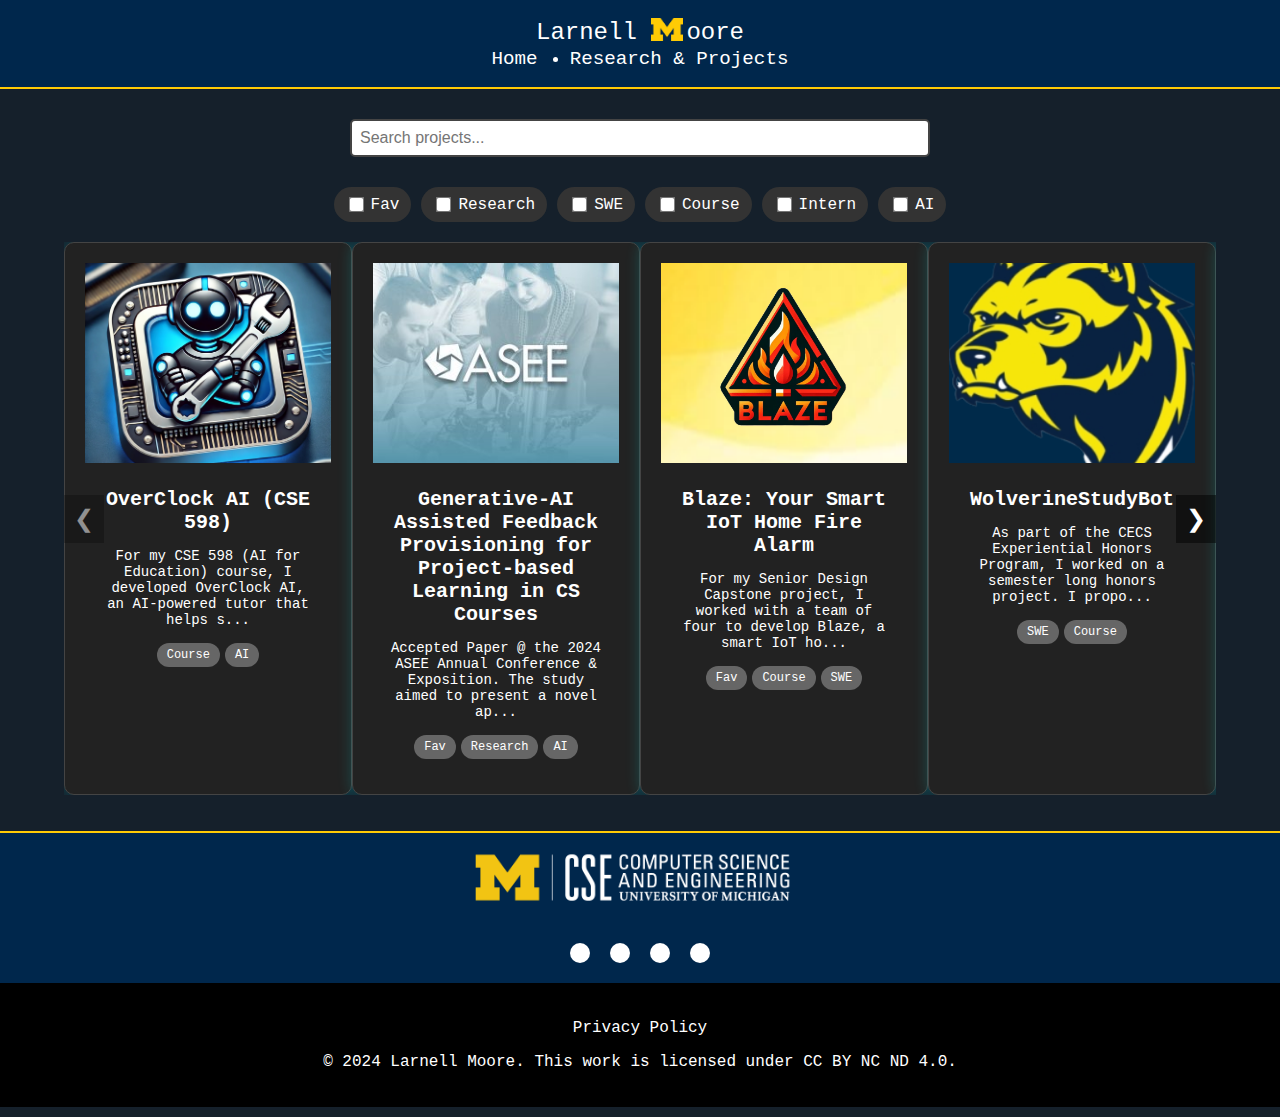
==== commit 1d10f8ed: "Update projects.html" ====
--- a/projects.html
+++ b/projects.html
@@ -413,6 +413,10 @@
         }
     </style>
 </head>
+<link rel="apple-touch-icon" sizes="180x180" href="img/CSE_ICONS/apple-touch-icon.png">
+<link rel="icon" type="image/png" sizes="32x32" href="img/CSE_ICONS/favicon-32x32.png">
+<link rel="icon" type="image/png" sizes="16x16" href="img/CSE_ICONS/favicon-16x16.png">
+<link rel="manifest" href="img/CSE_ICONS/site.webmanifest">
 
 <body>
     <!-- Navigation -->
@@ -710,6 +714,7 @@
     <!-- JavaScript Files -->
    
 <br>
+<br>
 <hr>
 <footer>
   <div class="CSEIcon">
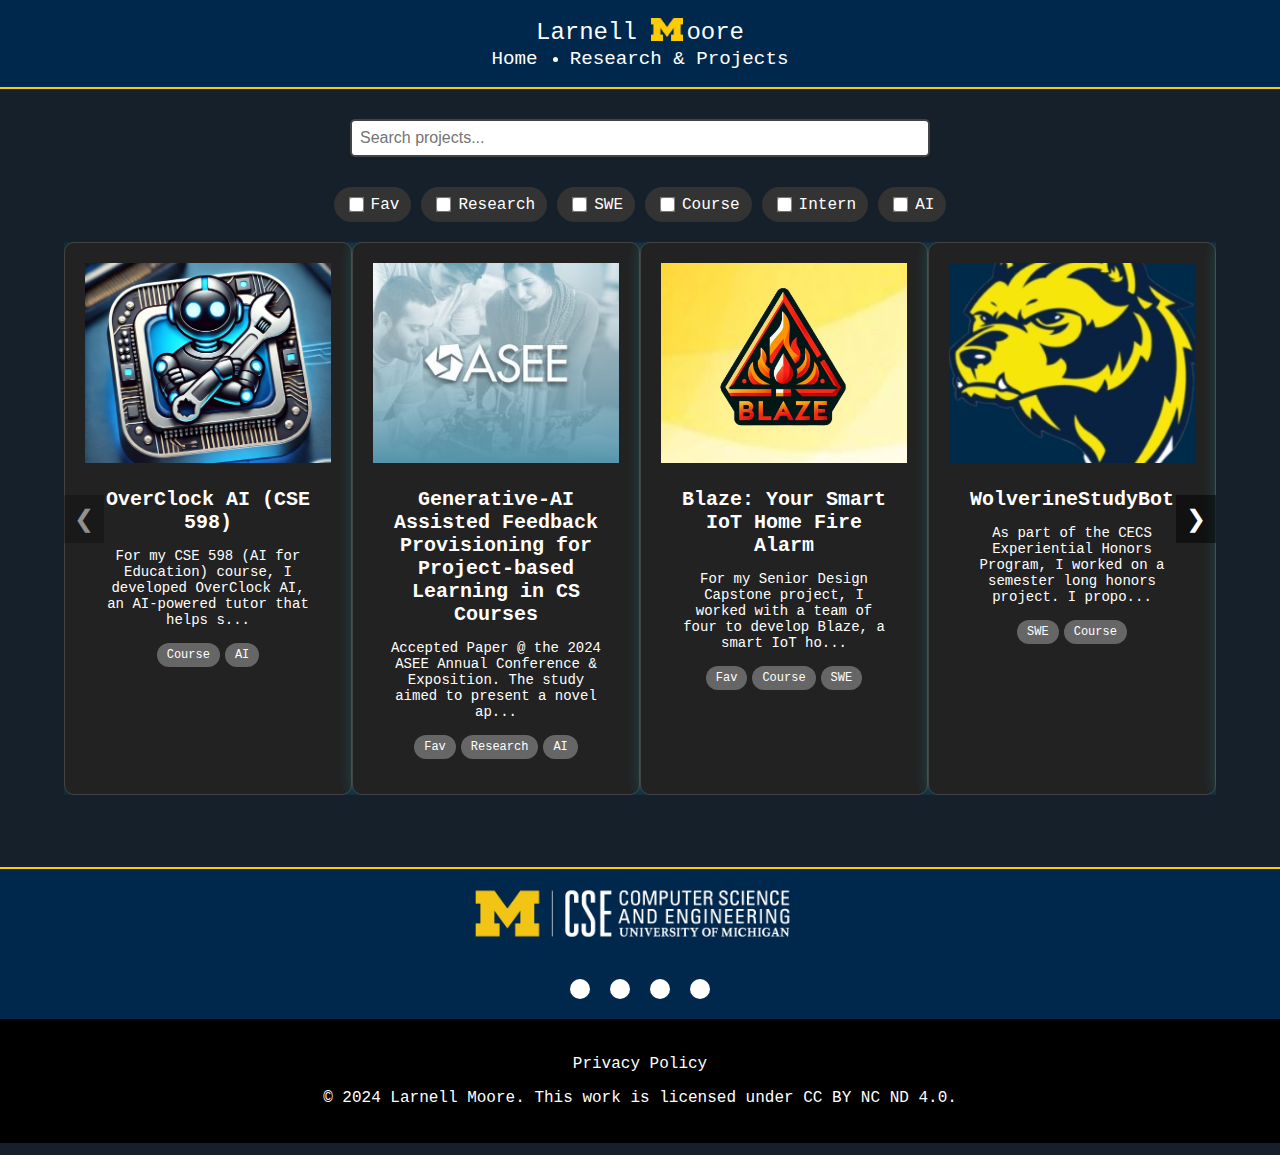
==== commit be81e71d: "Update projects.html" ====
--- a/projects.html
+++ b/projects.html
@@ -715,6 +715,8 @@
    
 <br>
 <br>
+<br>
+<br>
 <hr>
 <footer>
   <div class="CSEIcon">
